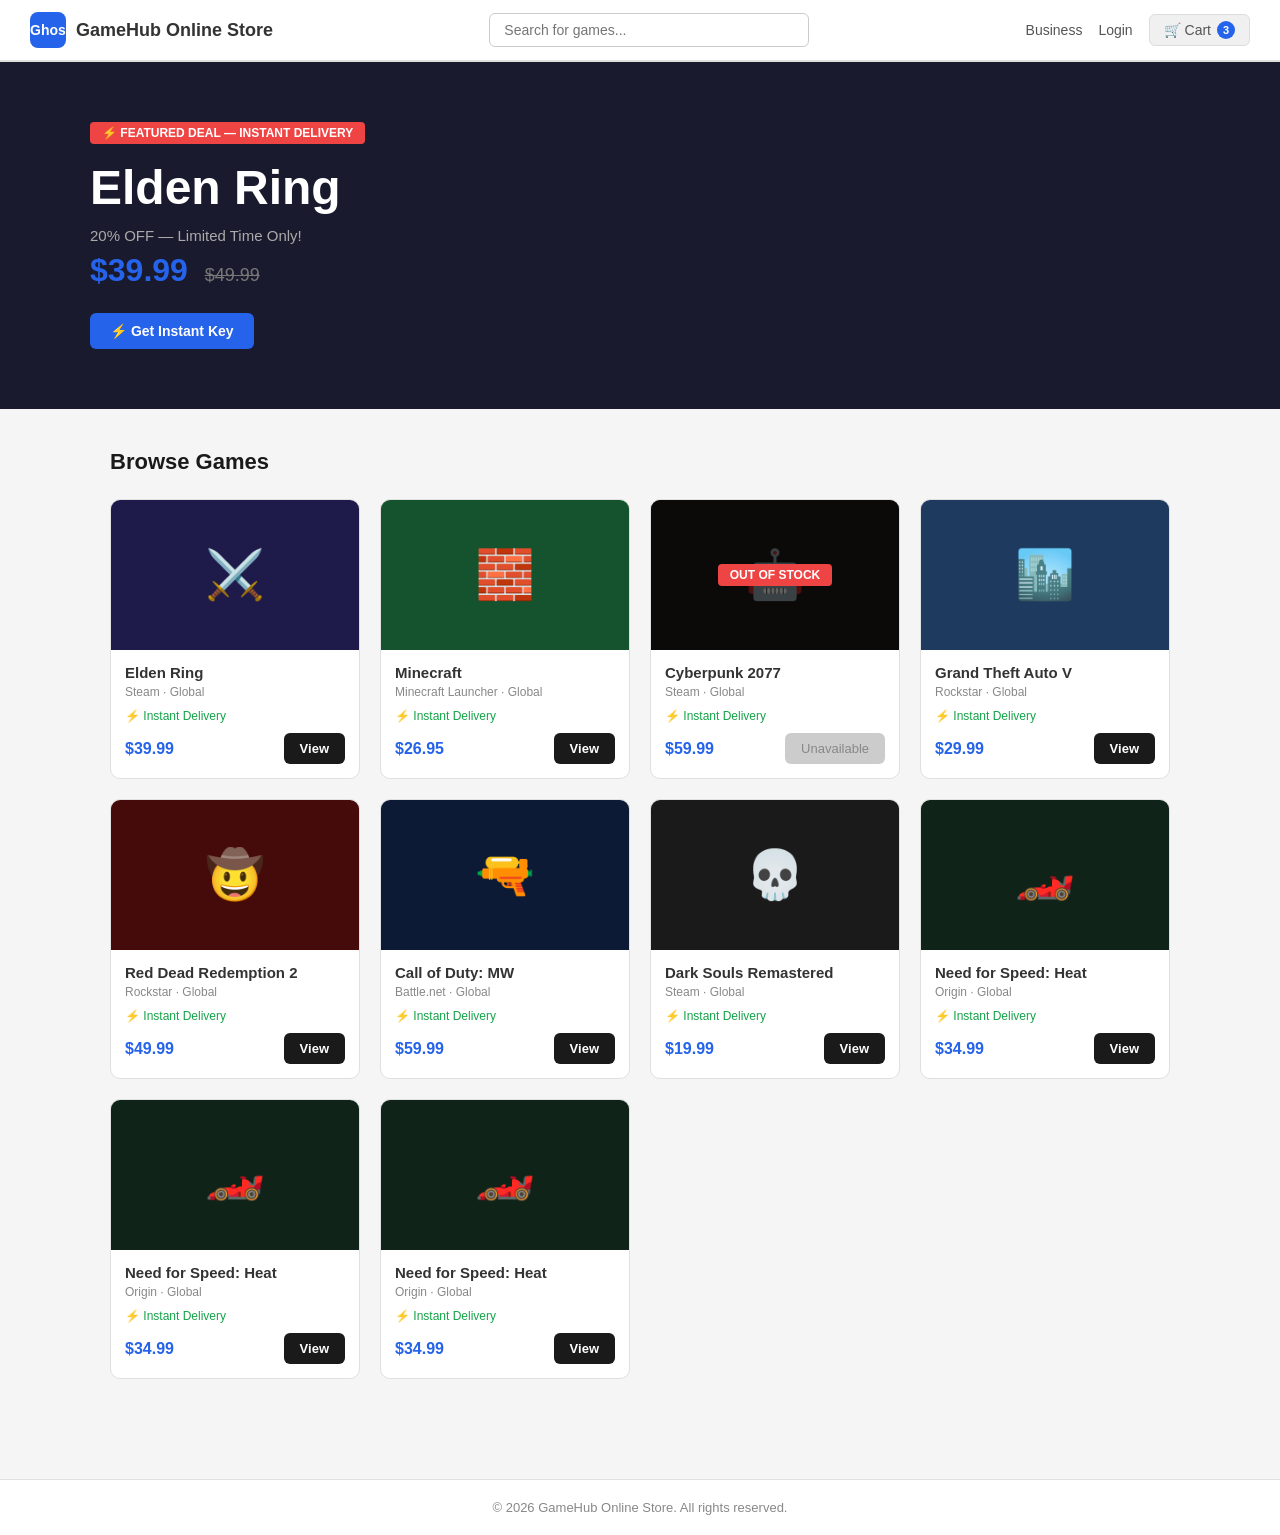
==== index.html @ cd965362 "Add files via upload" ====
<!DOCTYPE html>
<html lang="en">
<head>
    <meta charset="UTF-8">
    <meta name="viewport" content="width=device-width, initial-scale=1.0">
    <title>GameHub Online Store - Home</title>
    <!-- Shared navbar styles -->
    <link rel="stylesheet" href="css/navbar.css">
    <!-- This page's own styles -->
    <link rel="stylesheet" href="css/index.css">
</head>
<body>

    <!-- NAVIGATION -->
    <nav class="navbar">
        <a href="index.html" class="navbar-logo">
            <div class="logo-box">Ghos</div>
            <span class="logo-name">GameHub Online Store</span>
        </a>
        <div class="navbar-search">
            <input type="text" placeholder="Search for games...">
        </div>
        <div class="navbar-links">
            <a href="business-dashboard.html">Business</a>
            <a href="login.html">Login</a>
            <a href="cart.html" class="cart-link">
                🛒 Cart
                <span class="cart-badge">3</span>
            </a>
        </div>
    </nav>


    <!-- HERO SECTION -->
    <div class="hero">
        <div class="hero-inner">
            <div class="hero-badge">⚡ Featured Deal — Instant Delivery</div>
            <h1>Elden Ring</h1>
            <p class="hero-promo">20% OFF — Limited Time Only!</p>
            <div class="hero-price">
                $39.99
                <s>$49.99</s>
            </div>
            <a href="product.html" class="btn-blue">⚡ Get Instant Key</a>
        </div>
    </div>


    <!-- GAMES GRID -->
    <div class="games-section">
        <h2 class="section-title">Browse Games</h2>

        <div class="games-grid">

            <!-- Game 1 -->
            <a href="product.html" class="game-card">
                <div class="game-image color-1">⚔️</div>
                <div class="game-info">
                    <div class="game-name">Elden Ring</div>
                    <div class="game-platform">Steam · Global</div>
                    <div class="game-delivery">⚡ Instant Delivery</div>
                    <div class="game-footer">
                        <span class="game-price">$39.99</span>
                        <span class="btn-dark">View</span>
                    </div>
                </div>
            </a>

            <!-- Game 2 -->
            <a href="product.html" class="game-card">
                <div class="game-image color-2">🧱</div>
                <div class="game-info">
                    <div class="game-name">Minecraft</div>
                    <div class="game-platform">Minecraft Launcher · Global</div>
                    <div class="game-delivery">⚡ Instant Delivery</div>
                    <div class="game-footer">
                        <span class="game-price">$26.95</span>
                        <span class="btn-dark">View</span>
                    </div>
                </div>
            </a>

            <!-- Game 3 - Out of Stock -->
            <a href="#" class="game-card">
                <div class="game-image color-3" style="position: relative;">
                    🤖
                    <div class="out-of-stock-overlay">
                        <span class="out-of-stock-label">Out of Stock</span>
                    </div>
                </div>
                <div class="game-info">
                    <div class="game-name">Cyberpunk 2077</div>
                    <div class="game-platform">Steam · Global</div>
                    <div class="game-delivery">⚡ Instant Delivery</div>
                    <div class="game-footer">
                        <span class="game-price">$59.99</span>
                        <span class="btn-gray">Unavailable</span>
                    </div>
                </div>
            </a>

            <!-- Game 4 -->
            <a href="product.html" class="game-card">
                <div class="game-image color-4">🏙️</div>
                <div class="game-info">
                    <div class="game-name">Grand Theft Auto V</div>
                    <div class="game-platform">Rockstar · Global</div>
                    <div class="game-delivery">⚡ Instant Delivery</div>
                    <div class="game-footer">
                        <span class="game-price">$29.99</span>
                        <span class="btn-dark">View</span>
                    </div>
                </div>
            </a>

            <!-- Game 5 -->
            <a href="product.html" class="game-card">
                <div class="game-image color-5">🤠</div>
                <div class="game-info">
                    <div class="game-name">Red Dead Redemption 2</div>
                    <div class="game-platform">Rockstar · Global</div>
                    <div class="game-delivery">⚡ Instant Delivery</div>
                    <div class="game-footer">
                        <span class="game-price">$49.99</span>
                        <span class="btn-dark">View</span>
                    </div>
                </div>
            </a>

            <!-- Game 6 -->
            <a href="product.html" class="game-card">
                <div class="game-image color-6">🔫</div>
                <div class="game-info">
                    <div class="game-name">Call of Duty: MW</div>
                    <div class="game-platform">Battle.net · Global</div>
                    <div class="game-delivery">⚡ Instant Delivery</div>
                    <div class="game-footer">
                        <span class="game-price">$59.99</span>
                        <span class="btn-dark">View</span>
                    </div>
                </div>
            </a>

            <!-- Game 7 -->
            <a href="product.html" class="game-card">
                <div class="game-image color-7">💀</div>
                <div class="game-info">
                    <div class="game-name">Dark Souls Remastered</div>
                    <div class="game-platform">Steam · Global</div>
                    <div class="game-delivery">⚡ Instant Delivery</div>
                    <div class="game-footer">
                        <span class="game-price">$19.99</span>
                        <span class="btn-dark">View</span>
                    </div>
                </div>
            </a>

            <!-- Game 8 -->
            <a href="product.html" class="game-card">
                <div class="game-image color-8">🏎️</div>
                <div class="game-info">
                    <div class="game-name">Need for Speed: Heat</div>
                    <div class="game-platform">Origin · Global</div>
                    <div class="game-delivery">⚡ Instant Delivery</div>
                    <div class="game-footer">
                        <span class="game-price">$34.99</span>
                        <span class="btn-dark">View</span>
                    </div>
                </div>
            </a>

            <!-- Game 8 -->
            <a href="product.html" class="game-card">
                <div class="game-image color-8">🏎️</div>
                <div class="game-info">
                    <div class="game-name">Need for Speed: Heat</div>
                    <div class="game-platform">Origin · Global</div>
                    <div class="game-delivery">⚡ Instant Delivery</div>
                    <div class="game-footer">
                        <span class="game-price">$34.99</span>
                        <span class="btn-dark">View</span>
                    </div>
                </div>
            </a>

            <!-- Game 8 -->
            <a href="product.html" class="game-card">
                <div class="game-image color-8">🏎️</div>
                <div class="game-info">
                    <div class="game-name">Need for Speed: Heat</div>
                    <div class="game-platform">Origin · Global</div>
                    <div class="game-delivery">⚡ Instant Delivery</div>
                    <div class="game-footer">
                        <span class="game-price">$34.99</span>
                        <span class="btn-dark">View</span>
                    </div>
                </div>
            </a>

        </div>
    </div>


    <!-- FOOTER -->
    <div class="footer">
        © 2026 GameHub Online Store. All rights reserved.
    </div>

</body>
</html>
---- css/navbar.css ----
/* =============================================
   navbar.css — Shared Navigation Bar Styles
   Link this in every page alongside the
   page-specific CSS file.
   ============================================= */

/* Remove default browser spacing */
* {
    margin: 0;
    padding: 0;
    box-sizing: border-box;
}

/* Basic body */
body {
    font-family: Arial, sans-serif;
    background-color: #f5f5f5;
    color: #333333;
}

/* The navigation bar */
.navbar {
    background-color: #ffffff;
    border-bottom: 2px solid #e0e0e0;
    padding: 12px 30px;
    display: flex;
    align-items: center;
    justify-content: space-between;
    position: sticky;
    top: 0;
    z-index: 100;
}

/* Logo (icon + text) */
.navbar-logo {
    display: flex;
    align-items: center;
    gap: 10px;
    text-decoration: none;
}

.navbar-logo .logo-box {
    background-color: #2563eb;
    color: white;
    font-weight: bold;
    font-size: 14px;
    width: 36px;
    height: 36px;
    border-radius: 8px;
    display: flex;
    align-items: center;
    justify-content: center;
}

.navbar-logo .logo-name {
    font-size: 18px;
    font-weight: bold;
    color: #333333;
}

/* Search box */
.navbar-search input {
    width: 320px;
    padding: 8px 14px;
    border: 1px solid #cccccc;
    border-radius: 6px;
    font-size: 14px;
    outline: none;
}

.navbar-search input:focus {
    border-color: #2563eb;
}

/* Right side links */
.navbar-links {
    display: flex;
    align-items: center;
    gap: 16px;
}

.navbar-links a {
    text-decoration: none;
    color: #555555;
    font-size: 14px;
    font-weight: 500;
}

.navbar-links a:hover {
    color: #2563eb;
}

/* Cart button */
.cart-link {
    display: flex;
    align-items: center;
    gap: 6px;
    background-color: #f0f0f0;
    border: 1px solid #dddddd;
    border-radius: 6px;
    padding: 6px 14px;
    text-decoration: none;
    color: #333333;
    font-size: 14px;
    font-weight: 500;
}

.cart-link:hover {
    background-color: #e0e0e0;
}

/* Cart item count badge */
.cart-badge {
    background-color: #2563eb;
    color: white;
    font-size: 11px;
    font-weight: bold;
    width: 18px;
    height: 18px;
    border-radius: 50%;
    display: flex;
    align-items: center;
    justify-content: center;
}

/* Footer */
.footer {
    background-color: #ffffff;
    border-top: 1px solid #e0e0e0;
    padding: 20px 30px;
    text-align: center;
    color: #888888;
    font-size: 13px;
    margin-top: 60px;
}

/* ---- SHARED BUTTONS ---- */
.btn-blue {
    background-color: #2563eb;
    color: white;
    border: none;
    padding: 10px 20px;
    border-radius: 6px;
    font-size: 14px;
    font-weight: bold;
    cursor: pointer;
    text-decoration: none;
    display: inline-block;
}
.btn-blue:hover { background-color: #1d4ed8; }

.btn-dark {
    background-color: #1a1a1a;
    color: white;
    border: none;
    padding: 8px 16px;
    border-radius: 6px;
    font-size: 13px;
    font-weight: bold;
    cursor: pointer;
    text-decoration: none;
    display: inline-block;
}
.btn-dark:hover { background-color: #2563eb; }

.btn-white {
    background-color: white;
    color: #333333;
    border: 1px solid #cccccc;
    padding: 10px 20px;
    border-radius: 6px;
    font-size: 14px;
    font-weight: bold;
    cursor: pointer;
    text-decoration: none;
    display: inline-block;
}
.btn-white:hover { background-color: #f0f0f0; }

.btn-gray {
    background-color: #cccccc;
    color: #888888;
    border: none;
    padding: 8px 16px;
    border-radius: 6px;
    font-size: 13px;
    cursor: not-allowed;
    display: inline-block;
}

/* ---- SHARED BADGES ---- */
.badge-green  { background-color: #dcfce7; color: #166534; padding: 4px 10px; border-radius: 20px; font-size: 12px; font-weight: bold; }
.badge-red    { background-color: #fee2e2; color: #991b1b; padding: 4px 10px; border-radius: 20px; font-size: 12px; font-weight: bold; }
.badge-blue   { background-color: #dbeafe; color: #1d4ed8; padding: 4px 10px; border-radius: 20px; font-size: 12px; font-weight: bold; }
.badge-orange { background-color: #ffedd5; color: #9a3412; padding: 4px 10px; border-radius: 20px; font-size: 12px; font-weight: bold; }

/* ---- PAGE WRAPPER ---- */
.page-wrapper {
    max-width: 1100px;
    margin: 0 auto;
    padding: 30px 20px;
}

.page-title {
    font-size: 24px;
    font-weight: bold;
    margin-bottom: 24px;
    color: #1a1a1a;
}
---- css/index.css ----
/* =============================================
   index.css — Home Page Styles
   ============================================= */

/* ---- HERO SECTION ---- */
.hero {
    background-color: #1a1a2e;
    padding: 60px 30px;
}

.hero-inner {
    max-width: 1100px;
    margin: 0 auto;
}

.hero-badge {
    background-color: #ef4444;
    color: white;
    font-size: 12px;
    font-weight: bold;
    padding: 4px 12px;
    border-radius: 4px;
    display: inline-block;
    margin-bottom: 16px;
    text-transform: uppercase;
}

.hero h1 {
    font-size: 48px;
    font-weight: bold;
    color: white;
    margin-bottom: 12px;
}

.hero-promo {
    color: #aaaaaa;
    font-size: 15px;
    margin-bottom: 8px;
}

.hero-price {
    font-size: 32px;
    font-weight: bold;
    color: #2563eb;
    margin-bottom: 24px;
}

.hero-price s {
    font-size: 18px;
    color: #777777;
    font-weight: normal;
    margin-left: 8px;
}

/* ---- GAMES SECTION ---- */
.games-section {
    max-width: 1100px;
    margin: 0 auto;
    padding: 40px 20px;
}

.section-title {
    font-size: 22px;
    font-weight: bold;
    margin-bottom: 24px;
    color: #1a1a1a;
}

/* ---- GAME CARDS GRID ---- */
.games-grid {
    display: grid;
    grid-template-columns: repeat(4, 1fr);
    gap: 20px;
}

.game-card {
    background-color: white;
    border: 1px solid #e0e0e0;
    border-radius: 10px;
    overflow: hidden;
    text-decoration: none;
    color: #333333;
    display: block;
}

.game-card:hover {
    border-color: #2563eb;
    box-shadow: 0 4px 12px rgba(0, 0, 0, 0.1);
}

/* Game image placeholder area */
.game-image {
    height: 150px;
    display: flex;
    align-items: center;
    justify-content: center;
    font-size: 48px;
    position: relative;
}

/* Background colors for each game */
.color-1 { background-color: #1e1b4b; }
.color-2 { background-color: #14532d; }
.color-3 { background-color: #1c1917; }
.color-4 { background-color: #1e3a5f; }
.color-5 { background-color: #450a0a; }
.color-6 { background-color: #0c1a35; }
.color-7 { background-color: #1a1a1a; }
.color-8 { background-color: #0f2318; }

/* Out of stock dark overlay */
.out-of-stock-overlay {
    position: absolute;
    top: 0;
    left: 0;
    right: 0;
    bottom: 0;
    background-color: rgba(0, 0, 0, 0.6);
    display: flex;
    align-items: center;
    justify-content: center;
}

.out-of-stock-label {
    background-color: #ef4444;
    color: white;
    font-size: 12px;
    font-weight: bold;
    padding: 4px 12px;
    border-radius: 4px;
    text-transform: uppercase;
}

/* Card text area */
.game-info {
    padding: 14px;
}

.game-name {
    font-size: 15px;
    font-weight: bold;
    margin-bottom: 4px;
}

.game-platform {
    font-size: 12px;
    color: #888888;
    margin-bottom: 10px;
}

.game-delivery {
    font-size: 12px;
    color: #16a34a;
    margin-bottom: 10px;
}

.game-footer {
    display: flex;
    align-items: center;
    justify-content: space-between;
}

.game-price {
    font-size: 16px;
    font-weight: bold;
    color: #2563eb;
}
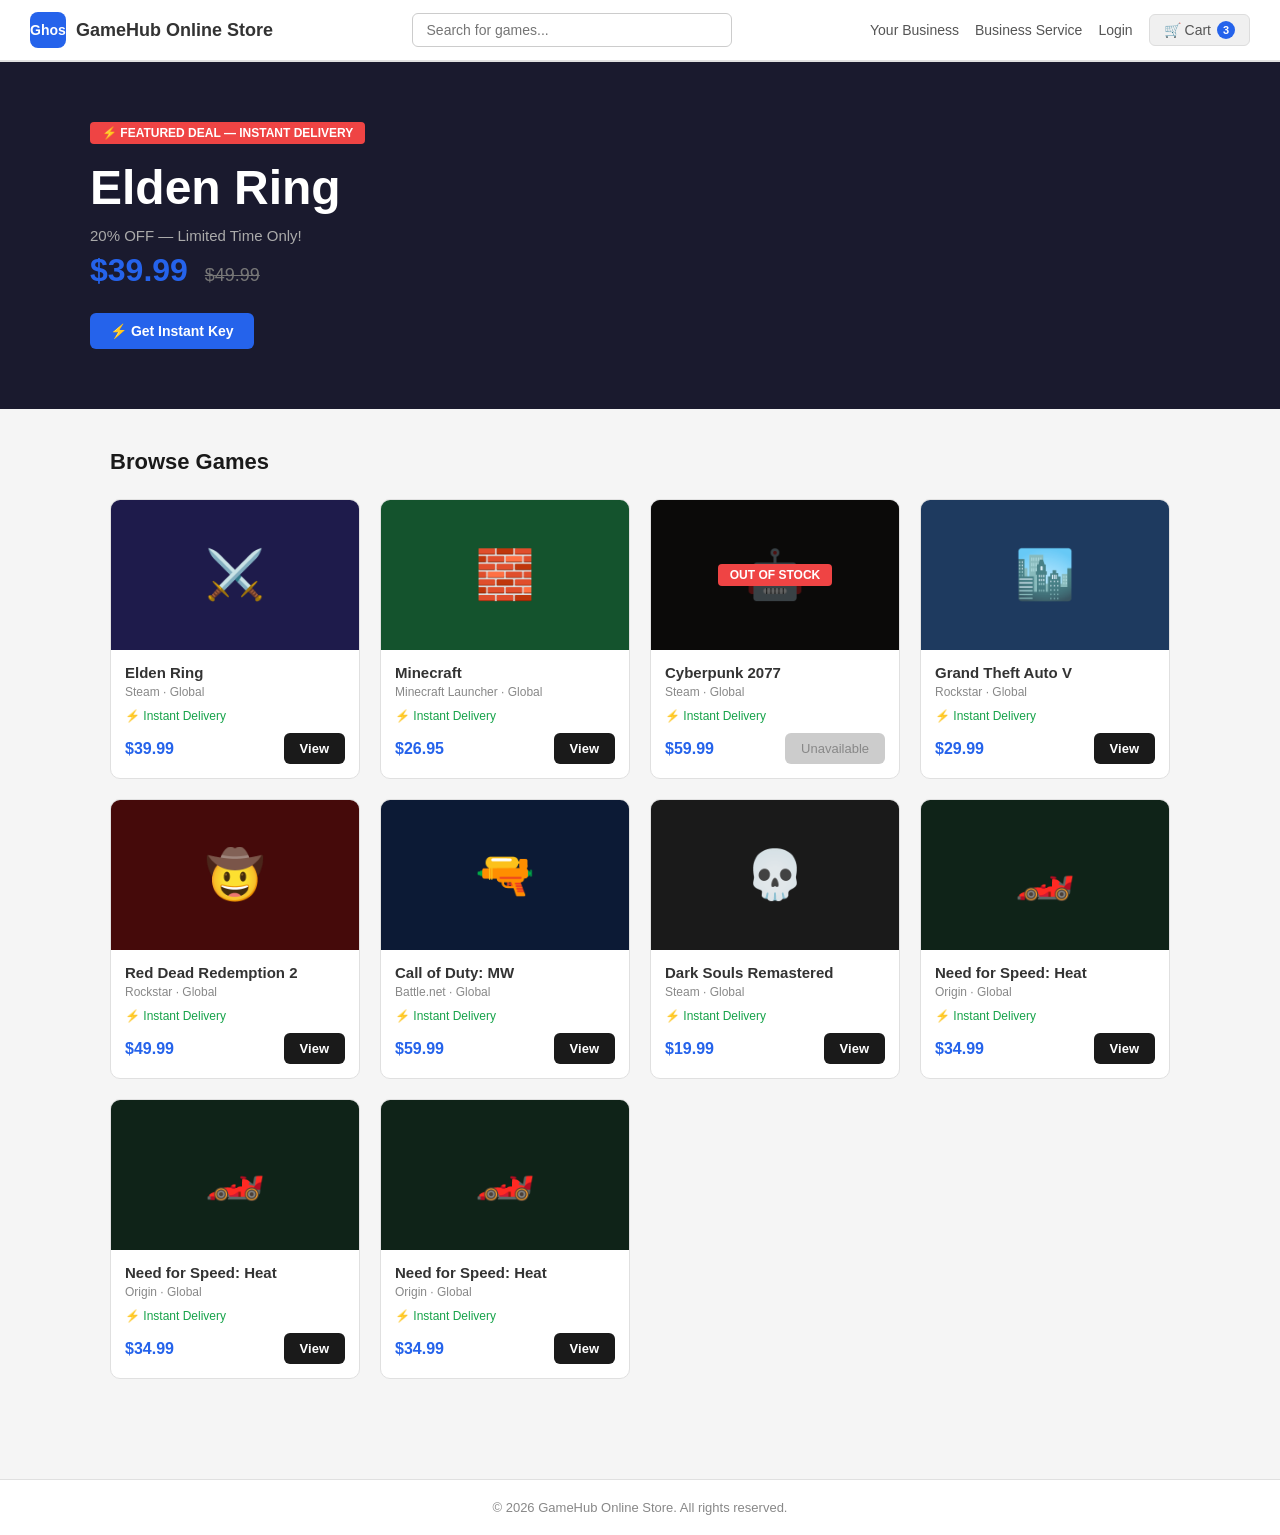
==== commit bb2025f4: "update" ====
--- a/index.html
+++ b/index.html
@@ -21,7 +21,9 @@
             <input type="text" placeholder="Search for games...">
         </div>
         <div class="navbar-links">
-            <a href="business-dashboard.html">Business</a>
+                        <a href="business-dashboard.html"> Your Business</a>
+            <a href="business.html">Business Service</a>
+
             <a href="login.html">Login</a>
             <a href="cart.html" class="cart-link">
                 🛒 Cart
--- a/css/navbar.css
+++ b/css/navbar.css
@@ -28,7 +28,6 @@
     justify-content: space-between;
     position: sticky;
     top: 0;
-    z-index: 100;
 }
 
 /* Logo (icon + text) */
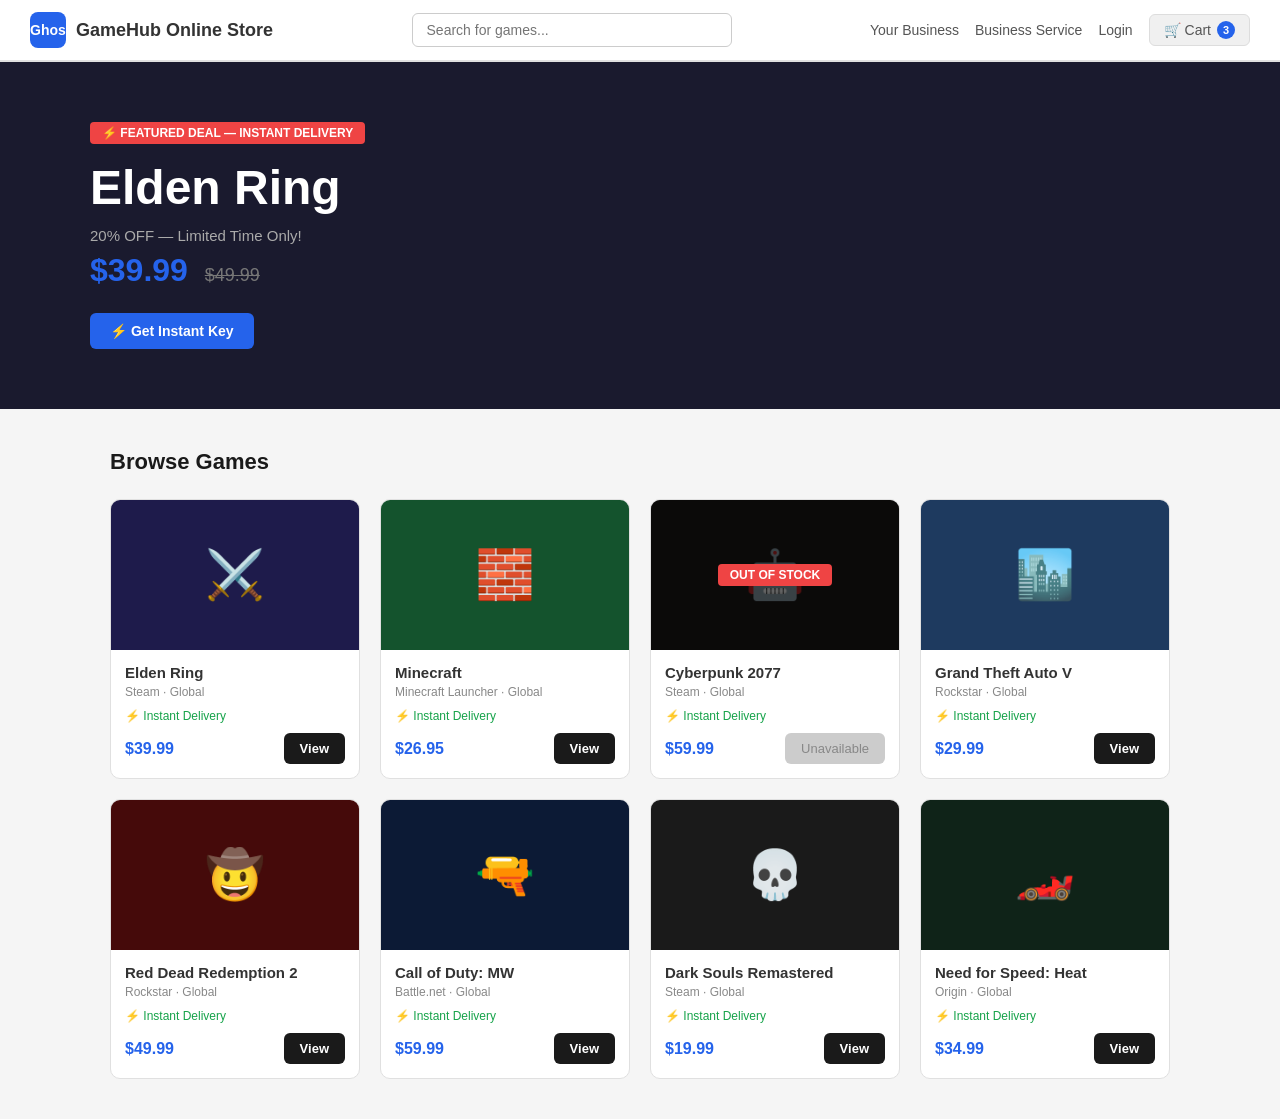
==== commit c3ee8e3a: "update css" ====
--- a/index.html
+++ b/index.html
@@ -51,12 +51,10 @@
     <!-- GAMES GRID -->
     <div class="games-section">
         <h2 class="section-title">Browse Games</h2>
+<div class="games-grid">
 
-        <div class="games-grid">
-
-            <!-- Game 1 -->
             <a href="product.html" class="game-card">
-                <div class="game-image color-1">⚔️</div>
+                <div class="game-image bg-purple">⚔️</div>
                 <div class="game-info">
                     <div class="game-name">Elden Ring</div>
                     <div class="game-platform">Steam · Global</div>
@@ -68,9 +66,8 @@
                 </div>
             </a>
 
-            <!-- Game 2 -->
             <a href="product.html" class="game-card">
-                <div class="game-image color-2">🧱</div>
+                <div class="game-image bg-green">🧱</div>
                 <div class="game-info">
                     <div class="game-name">Minecraft</div>
                     <div class="game-platform">Minecraft Launcher · Global</div>
@@ -82,9 +79,8 @@
                 </div>
             </a>
 
-            <!-- Game 3 - Out of Stock -->
             <a href="#" class="game-card">
-                <div class="game-image color-3" style="position: relative;">
+                <div class="game-image bg-dark" style="position: relative;">
                     🤖
                     <div class="out-of-stock-overlay">
                         <span class="out-of-stock-label">Out of Stock</span>
@@ -101,9 +97,8 @@
                 </div>
             </a>
 
-            <!-- Game 4 -->
             <a href="product.html" class="game-card">
-                <div class="game-image color-4">🏙️</div>
+                <div class="game-image bg-blue">🏙️</div>
                 <div class="game-info">
                     <div class="game-name">Grand Theft Auto V</div>
                     <div class="game-platform">Rockstar · Global</div>
@@ -115,9 +110,8 @@
                 </div>
             </a>
 
-            <!-- Game 5 -->
             <a href="product.html" class="game-card">
-                <div class="game-image color-5">🤠</div>
+                <div class="game-image bg-red">🤠</div>
                 <div class="game-info">
                     <div class="game-name">Red Dead Redemption 2</div>
                     <div class="game-platform">Rockstar · Global</div>
@@ -129,9 +123,8 @@
                 </div>
             </a>
 
-            <!-- Game 6 -->
             <a href="product.html" class="game-card">
-                <div class="game-image color-6">🔫</div>
+                <div class="game-image bg-navy">🔫</div>
                 <div class="game-info">
                     <div class="game-name">Call of Duty: MW</div>
                     <div class="game-platform">Battle.net · Global</div>
@@ -143,9 +136,8 @@
                 </div>
             </a>
 
-            <!-- Game 7 -->
             <a href="product.html" class="game-card">
-                <div class="game-image color-7">💀</div>
+                <div class="game-image bg-black">💀</div>
                 <div class="game-info">
                     <div class="game-name">Dark Souls Remastered</div>
                     <div class="game-platform">Steam · Global</div>
@@ -157,37 +149,8 @@
                 </div>
             </a>
 
-            <!-- Game 8 -->
             <a href="product.html" class="game-card">
-                <div class="game-image color-8">🏎️</div>
-                <div class="game-info">
-                    <div class="game-name">Need for Speed: Heat</div>
-                    <div class="game-platform">Origin · Global</div>
-                    <div class="game-delivery">⚡ Instant Delivery</div>
-                    <div class="game-footer">
-                        <span class="game-price">$34.99</span>
-                        <span class="btn-dark">View</span>
-                    </div>
-                </div>
-            </a>
-
-            <!-- Game 8 -->
-            <a href="product.html" class="game-card">
-                <div class="game-image color-8">🏎️</div>
-                <div class="game-info">
-                    <div class="game-name">Need for Speed: Heat</div>
-                    <div class="game-platform">Origin · Global</div>
-                    <div class="game-delivery">⚡ Instant Delivery</div>
-                    <div class="game-footer">
-                        <span class="game-price">$34.99</span>
-                        <span class="btn-dark">View</span>
-                    </div>
-                </div>
-            </a>
-
-            <!-- Game 8 -->
-            <a href="product.html" class="game-card">
-                <div class="game-image color-8">🏎️</div>
+                <div class="game-image bg-forest">🏎️</div>
                 <div class="game-info">
                     <div class="game-name">Need for Speed: Heat</div>
                     <div class="game-platform">Origin · Global</div>
@@ -200,13 +163,5 @@
             </a>
 
         </div>
-    </div>
-
-
-    <!-- FOOTER -->
-    <div class="footer">
-        © 2026 GameHub Online Store. All rights reserved.
-    </div>
-
 </body>
 </html>
--- a/css/navbar.css
+++ b/css/navbar.css
@@ -13,7 +13,7 @@
 
 /* Basic body */
 body {
-    font-family: Arial, sans-serif;
+    font-family: Arial, sans-serif, "Noto Color Emoji", "Apple Color Emoji", "Segoe UI Emoji";
     background-color: #f5f5f5;
     color: #333333;
 }
@@ -206,3 +206,15 @@
     margin-bottom: 24px;
     color: #1a1a1a;
 }
+
+
+
+/* ---- SHARED THUMBNAIL COLORS ---- */
+.bg-purple { background-color: #1e1b4b; }
+.bg-green  { background-color: #14532d; }
+.bg-dark   { background-color: #1c1917; }
+.bg-blue   { background-color: #1e3a5f; }
+.bg-red    { background-color: #450a0a; }
+.bg-navy   { background-color: #0c1a35; }
+.bg-black  { background-color: #1a1a1a; }
+.bg-forest { background-color: #0f2318; }
--- a/css/index.css
+++ b/css/index.css
@@ -98,15 +98,6 @@
     position: relative;
 }
 
-/* Background colors for each game */
-.color-1 { background-color: #1e1b4b; }
-.color-2 { background-color: #14532d; }
-.color-3 { background-color: #1c1917; }
-.color-4 { background-color: #1e3a5f; }
-.color-5 { background-color: #450a0a; }
-.color-6 { background-color: #0c1a35; }
-.color-7 { background-color: #1a1a1a; }
-.color-8 { background-color: #0f2318; }
 
 /* Out of stock dark overlay */
 .out-of-stock-overlay {
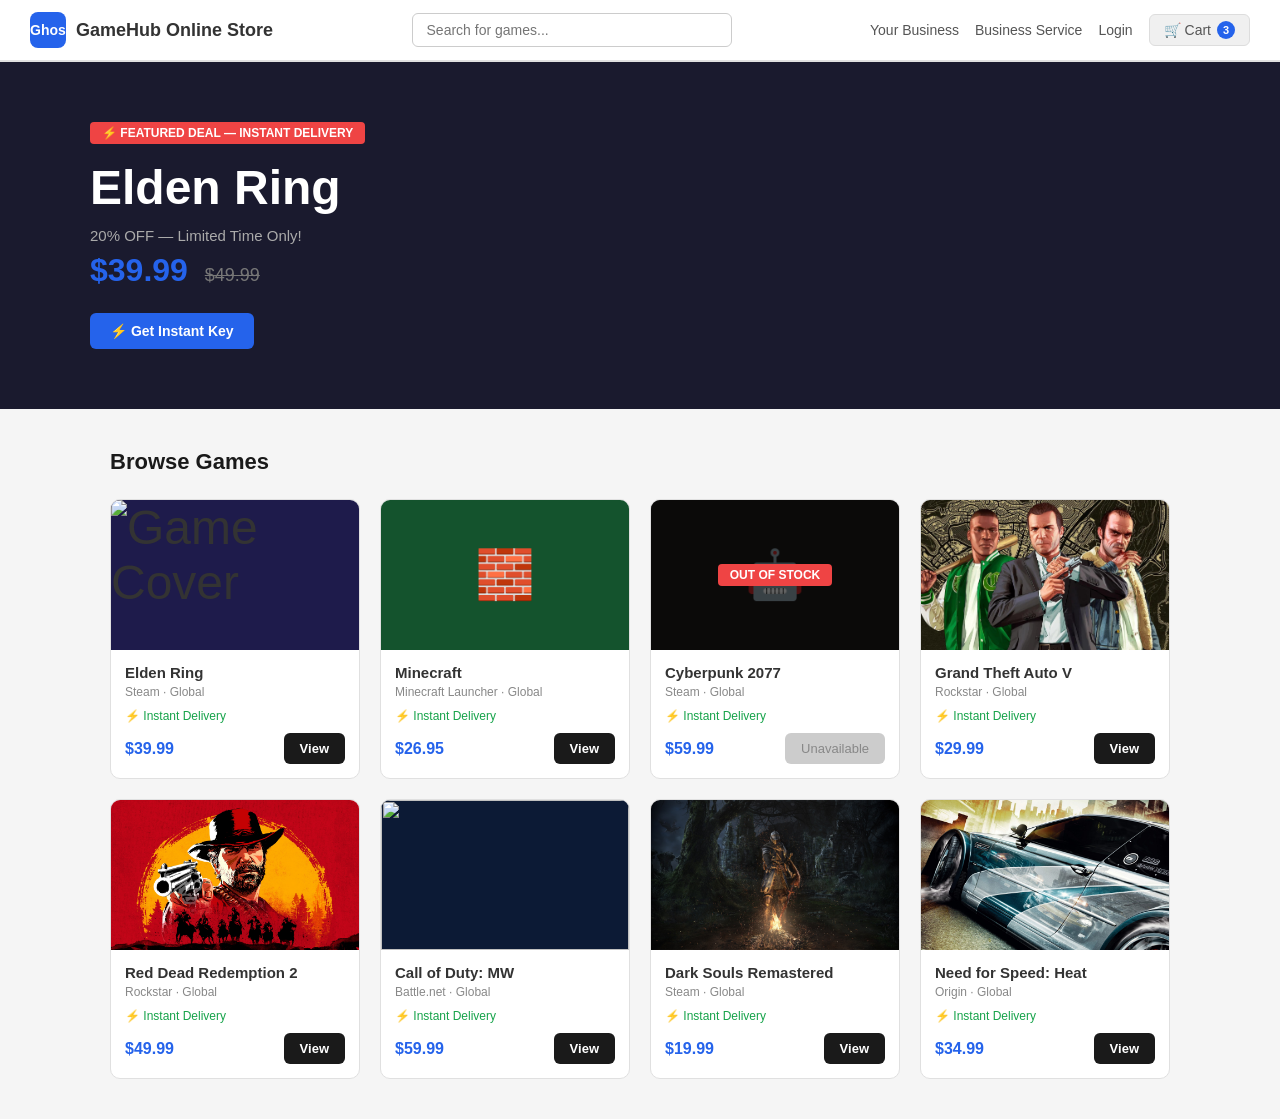
==== commit a9113249: "add cover image" ====
--- a/index.html
+++ b/index.html
@@ -53,8 +53,10 @@
         <h2 class="section-title">Browse Games</h2>
 <div class="games-grid">
 
-            <a href="product.html" class="game-card">
-                <div class="game-image bg-purple">⚔️</div>
+           <a href="product.html" class="game-card">
+                <div class="game-image bg-purple">
+                    <img src="https://media.rawg.io/media/games/b29/b294fdd866dcdb643e7bab370a552855.jpg" alt="Game Cover">
+                </div>
                 <div class="game-info">
                     <div class="game-name">Elden Ring</div>
                     <div class="game-platform">Steam · Global</div>
@@ -98,7 +100,7 @@
             </a>
 
             <a href="product.html" class="game-card">
-                <div class="game-image bg-blue">🏙️</div>
+                <div class="game-image bg-blue"><img src="images/Grand Theft Auto V/cover.jpg" alt=""></div>
                 <div class="game-info">
                     <div class="game-name">Grand Theft Auto V</div>
                     <div class="game-platform">Rockstar · Global</div>
@@ -111,7 +113,7 @@
             </a>
 
             <a href="product.html" class="game-card">
-                <div class="game-image bg-red">🤠</div>
+                <div class="game-image bg-red"><img src="images/Red Dead Redemption 2/cover.jpg" alt=""></div>
                 <div class="game-info">
                     <div class="game-name">Red Dead Redemption 2</div>
                     <div class="game-platform">Rockstar · Global</div>
@@ -124,7 +126,7 @@
             </a>
 
             <a href="product.html" class="game-card">
-                <div class="game-image bg-navy">🔫</div>
+                <div class="game-image bg-navy"><img src="images/Call of Duty: MW/cover.jpg" alt=""></div>
                 <div class="game-info">
                     <div class="game-name">Call of Duty: MW</div>
                     <div class="game-platform">Battle.net · Global</div>
@@ -137,7 +139,7 @@
             </a>
 
             <a href="product.html" class="game-card">
-                <div class="game-image bg-black">💀</div>
+                <div class="game-image bg-black"><img src="images/Dark Soulds Remasterd/cover.jpg" alt=""></div>
                 <div class="game-info">
                     <div class="game-name">Dark Souls Remastered</div>
                     <div class="game-platform">Steam · Global</div>
@@ -150,7 +152,7 @@
             </a>
 
             <a href="product.html" class="game-card">
-                <div class="game-image bg-forest">🏎️</div>
+                <div class="game-image bg-forest"><img src="images/Need for Speed: heat/cover.jpg" alt=""></div>
                 <div class="game-info">
                     <div class="game-name">Need for Speed: Heat</div>
                     <div class="game-platform">Origin · Global</div>
--- a/css/index.css
+++ b/css/index.css
@@ -97,7 +97,12 @@
     font-size: 48px;
     position: relative;
 }
-
+/* Make real images fit perfectly without stretching */
+.game-image img {
+    width: 100%;
+    height: 100%;
+    object-fit: cover;
+}
 
 /* Out of stock dark overlay */
 .out-of-stock-overlay {
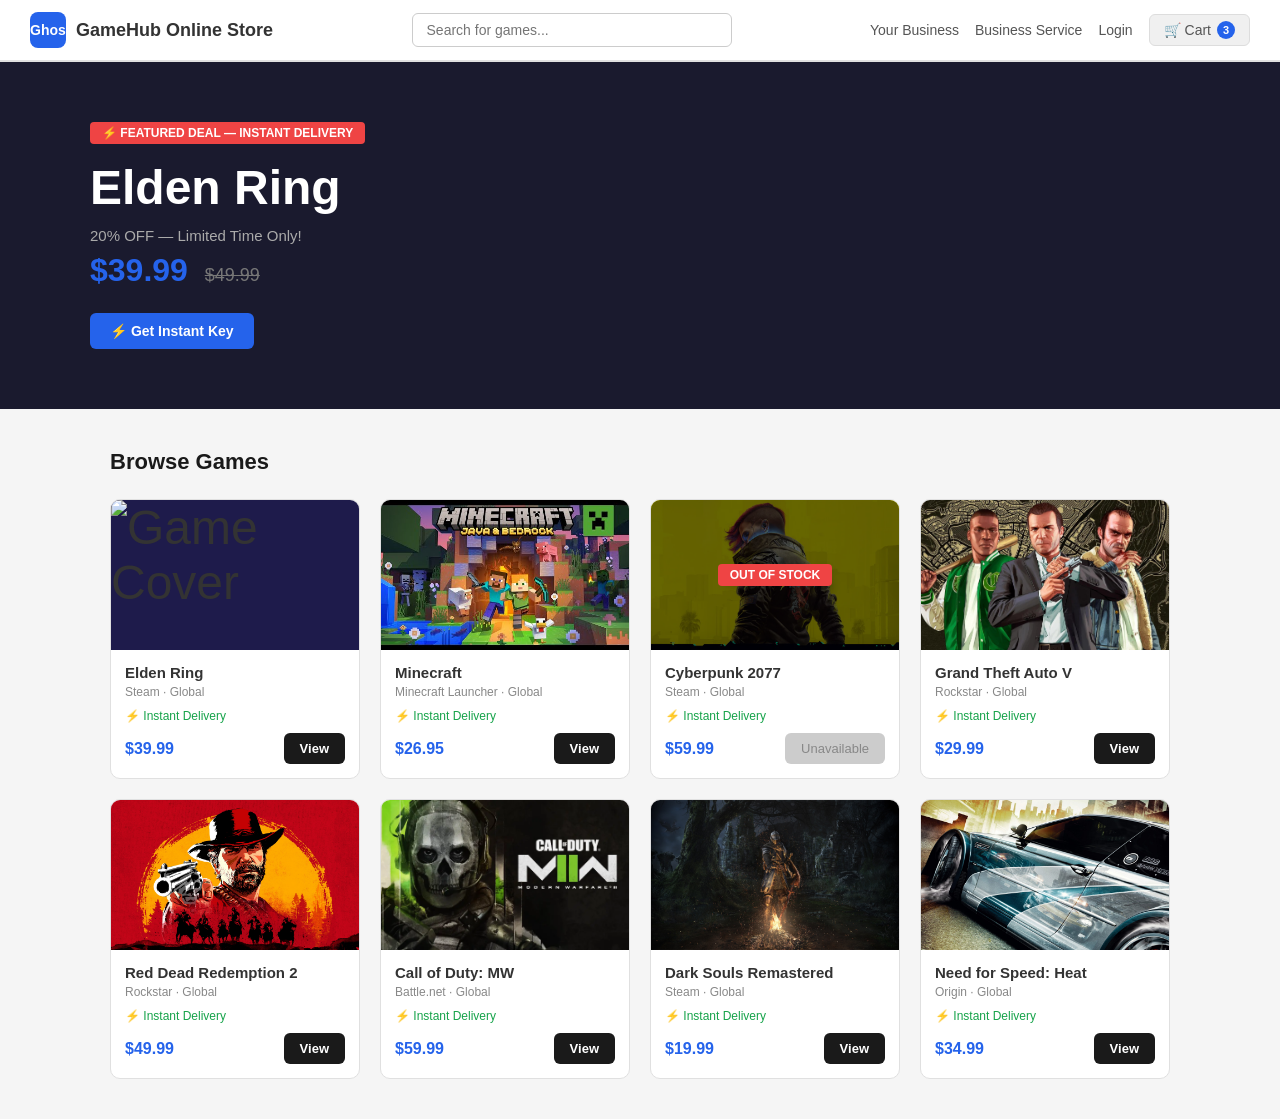
==== commit 8969aeb0: "add cover image for minecraft and cyperpunk 2077" ====
--- a/index.html
+++ b/index.html
@@ -69,7 +69,7 @@
             </a>
 
             <a href="product.html" class="game-card">
-                <div class="game-image bg-green">🧱</div>
+                <div class="game-image bg-green"><img src="images/Minecraft/cover.jpg" alt=""></div>
                 <div class="game-info">
                     <div class="game-name">Minecraft</div>
                     <div class="game-platform">Minecraft Launcher · Global</div>
@@ -83,7 +83,7 @@
 
             <a href="#" class="game-card">
                 <div class="game-image bg-dark" style="position: relative;">
-                    🤖
+                    <img src="images/Cyperbunk 2077/cover.jpg" alt="">
                     <div class="out-of-stock-overlay">
                         <span class="out-of-stock-label">Out of Stock</span>
                     </div>
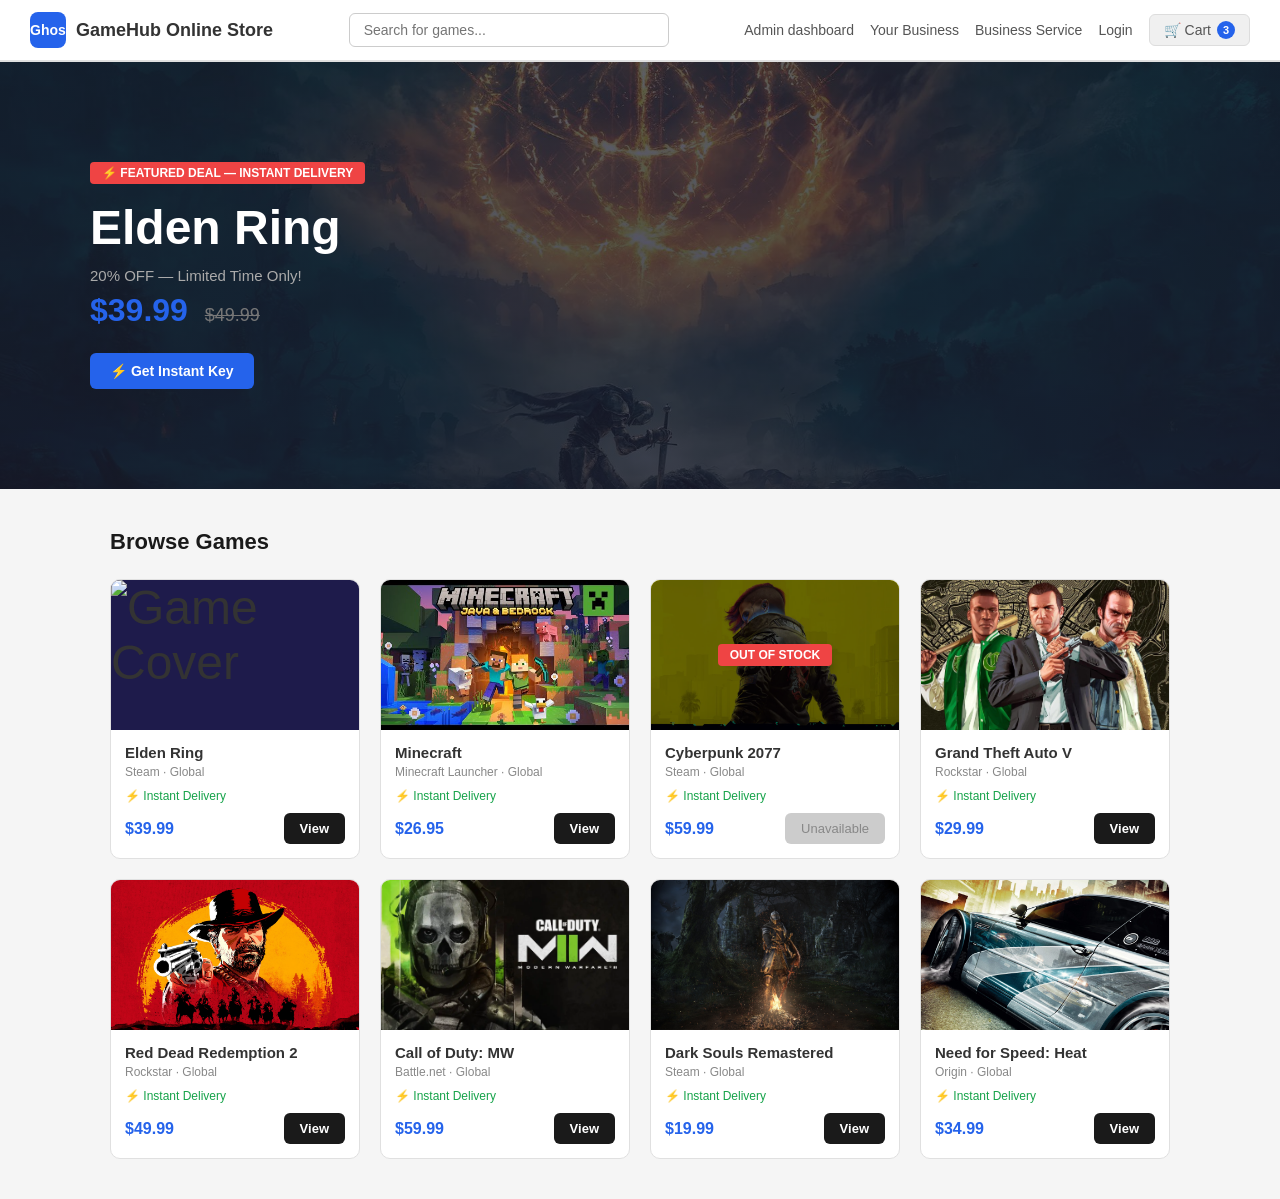
==== commit ea06dec1: "add admin dashboard button" ====
--- a/index.html
+++ b/index.html
@@ -21,6 +21,7 @@
             <input type="text" placeholder="Search for games...">
         </div>
         <div class="navbar-links">
+            <a href="admin.html">Admin dashboard</a>
                         <a href="business-dashboard.html"> Your Business</a>
             <a href="business.html">Business Service</a>
 
@@ -83,7 +84,7 @@
 
             <a href="#" class="game-card">
                 <div class="game-image bg-dark" style="position: relative;">
-                    <img src="images/Cyperbunk 2077/cover.jpg" alt="">
+                    <img src="images/Cyberpunk 2077/cover.jpg" alt="">
                     <div class="out-of-stock-overlay">
                         <span class="out-of-stock-label">Out of Stock</span>
                     </div>
--- a/css/index.css
+++ b/css/index.css
@@ -5,7 +5,11 @@
 /* ---- HERO SECTION ---- */
 .hero {
     background-color: #1a1a2e;
-    padding: 60px 30px;
+    background-image: linear-gradient(rgba(26, 26, 46, 0.7), rgba(26, 26, 46, 0.8)), url('../images/Elden Ring/cover.jpg');
+    background-size: cover;
+    background-position: center;
+    
+    padding: 100px 30px;
 }
 
 .hero-inner {
@@ -97,7 +101,6 @@
     font-size: 48px;
     position: relative;
 }
-/* Make real images fit perfectly without stretching */
 .game-image img {
     width: 100%;
     height: 100%;
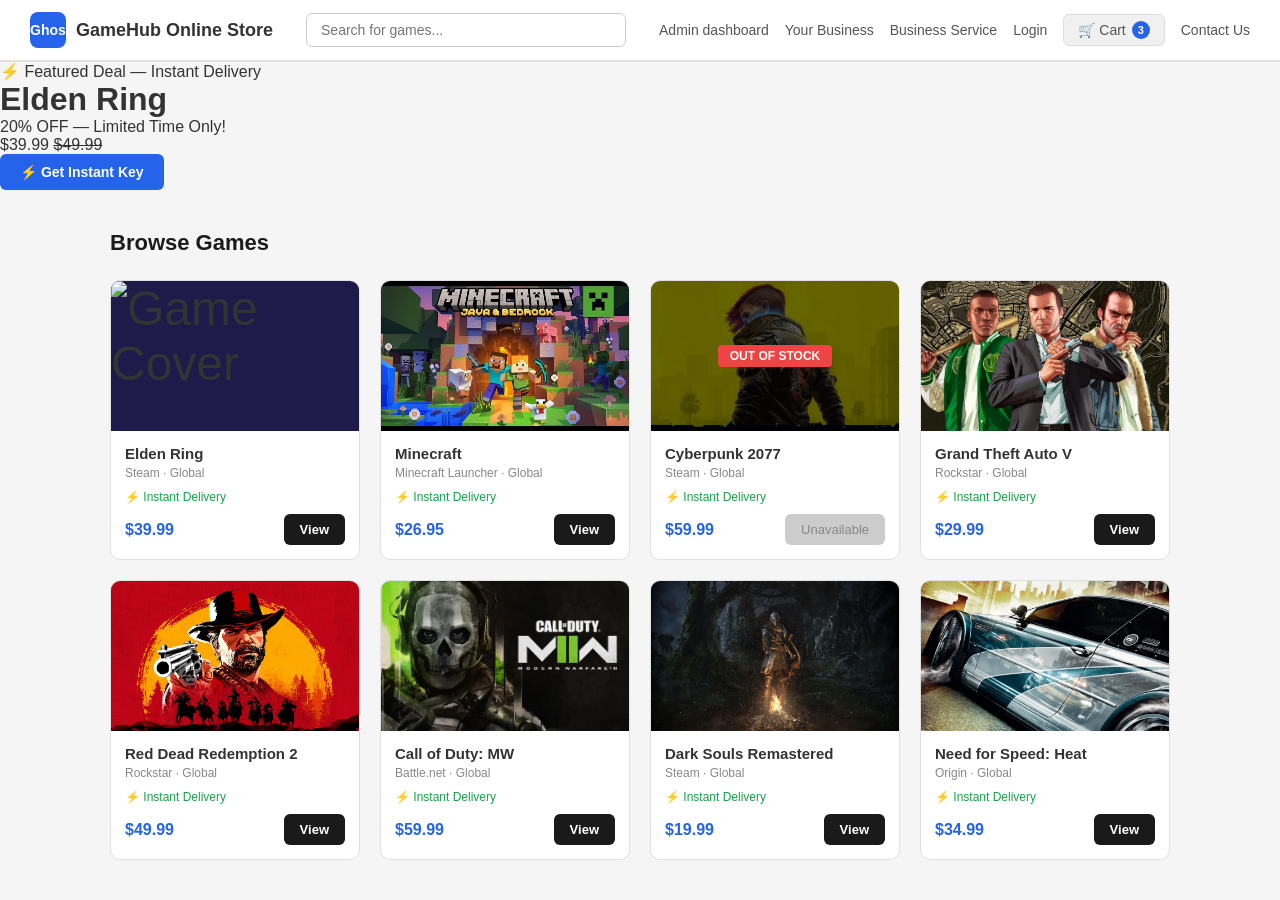
==== commit 7abe5aad: "fixed overlapping picture or text by z-index: 1000; , also adding </div> missed" ====
--- a/index.html
+++ b/index.html
@@ -4,10 +4,14 @@
     <meta charset="UTF-8">
     <meta name="viewport" content="width=device-width, initial-scale=1.0">
     <title>GameHub Online Store - Home</title>
+
+
     <!-- Shared navbar styles -->
     <link rel="stylesheet" href="css/navbar.css">
     <!-- This page's own styles -->
     <link rel="stylesheet" href="css/index.css">
+
+
 </head>
 <body>
 
@@ -30,17 +34,20 @@
                 🛒 Cart
                 <span class="cart-badge">3</span>
             </a>
+            <a href="#contactModal" class="contact-link">Contact Us</a>
+
+            
+
         </div>
     </nav>
 
 
-    <!-- HERO SECTION -->
-    <div class="hero">
-        <div class="hero-inner">
-            <div class="hero-badge">⚡ Featured Deal — Instant Delivery</div>
+    <div class="featured-product">
+        <div class="featured-product-inner">
+            <div class="featured-product-badge">⚡ Featured Deal — Instant Delivery</div>
             <h1>Elden Ring</h1>
-            <p class="hero-promo">20% OFF — Limited Time Only!</p>
-            <div class="hero-price">
+            <p class="featured-product-promo">20% OFF — Limited Time Only!</p>
+            <div class="featured-product-price">
                 $39.99
                 <s>$49.99</s>
             </div>
@@ -52,7 +59,7 @@
     <!-- GAMES GRID -->
     <div class="games-section">
         <h2 class="section-title">Browse Games</h2>
-<div class="games-grid">
+        <div class="games-grid">
 
            <a href="product.html" class="game-card">
                 <div class="game-image bg-purple">
@@ -166,5 +173,11 @@
             </a>
 
         </div>
+    </div>
+
+
+
 </body>
+
+
 </html>
--- a/css/navbar.css
+++ b/css/navbar.css
@@ -218,3 +218,45 @@
 .bg-navy   { background-color: #0c1a35; }
 .bg-black  { background-color: #1a1a1a; }
 .bg-forest { background-color: #0f2318; }
+
+/* ---- SHARED QUANTITY CONTROLS ---- */
+.qty-wrap, .quantity-control {
+    display: flex;
+    align-items: center;
+}
+
+.qty-btn {
+    width: 34px;
+    height: 34px;
+    background-color: #f0f0f0;
+    border: 1px solid #cccccc;
+    font-size: 16px;
+    cursor: pointer;
+    display: flex;
+    align-items: center;
+    justify-content: center;
+    transition: background-color 0.2s;
+}
+
+.qty-btn:first-child { border-radius: 6px 0 0 6px; }
+.qty-btn:last-child  { border-radius: 0 6px 6px 0; }
+.qty-btn:hover       { background-color: #dddddd; }
+
+.qty-input {
+    width: 46px;
+    height: 34px;
+    border: 1px solid #cccccc;
+    border-left: none;
+    border-right: none;
+    text-align: center;
+    font-size: 14px;
+    font-weight: bold;
+    outline: none;
+}
+
+/* Hides the default up/down arrows inside the number input */
+.qty-input::-webkit-outer-spin-button,
+.qty-input::-webkit-inner-spin-button {
+    -webkit-appearance: none;
+    margin: 0;
+}
